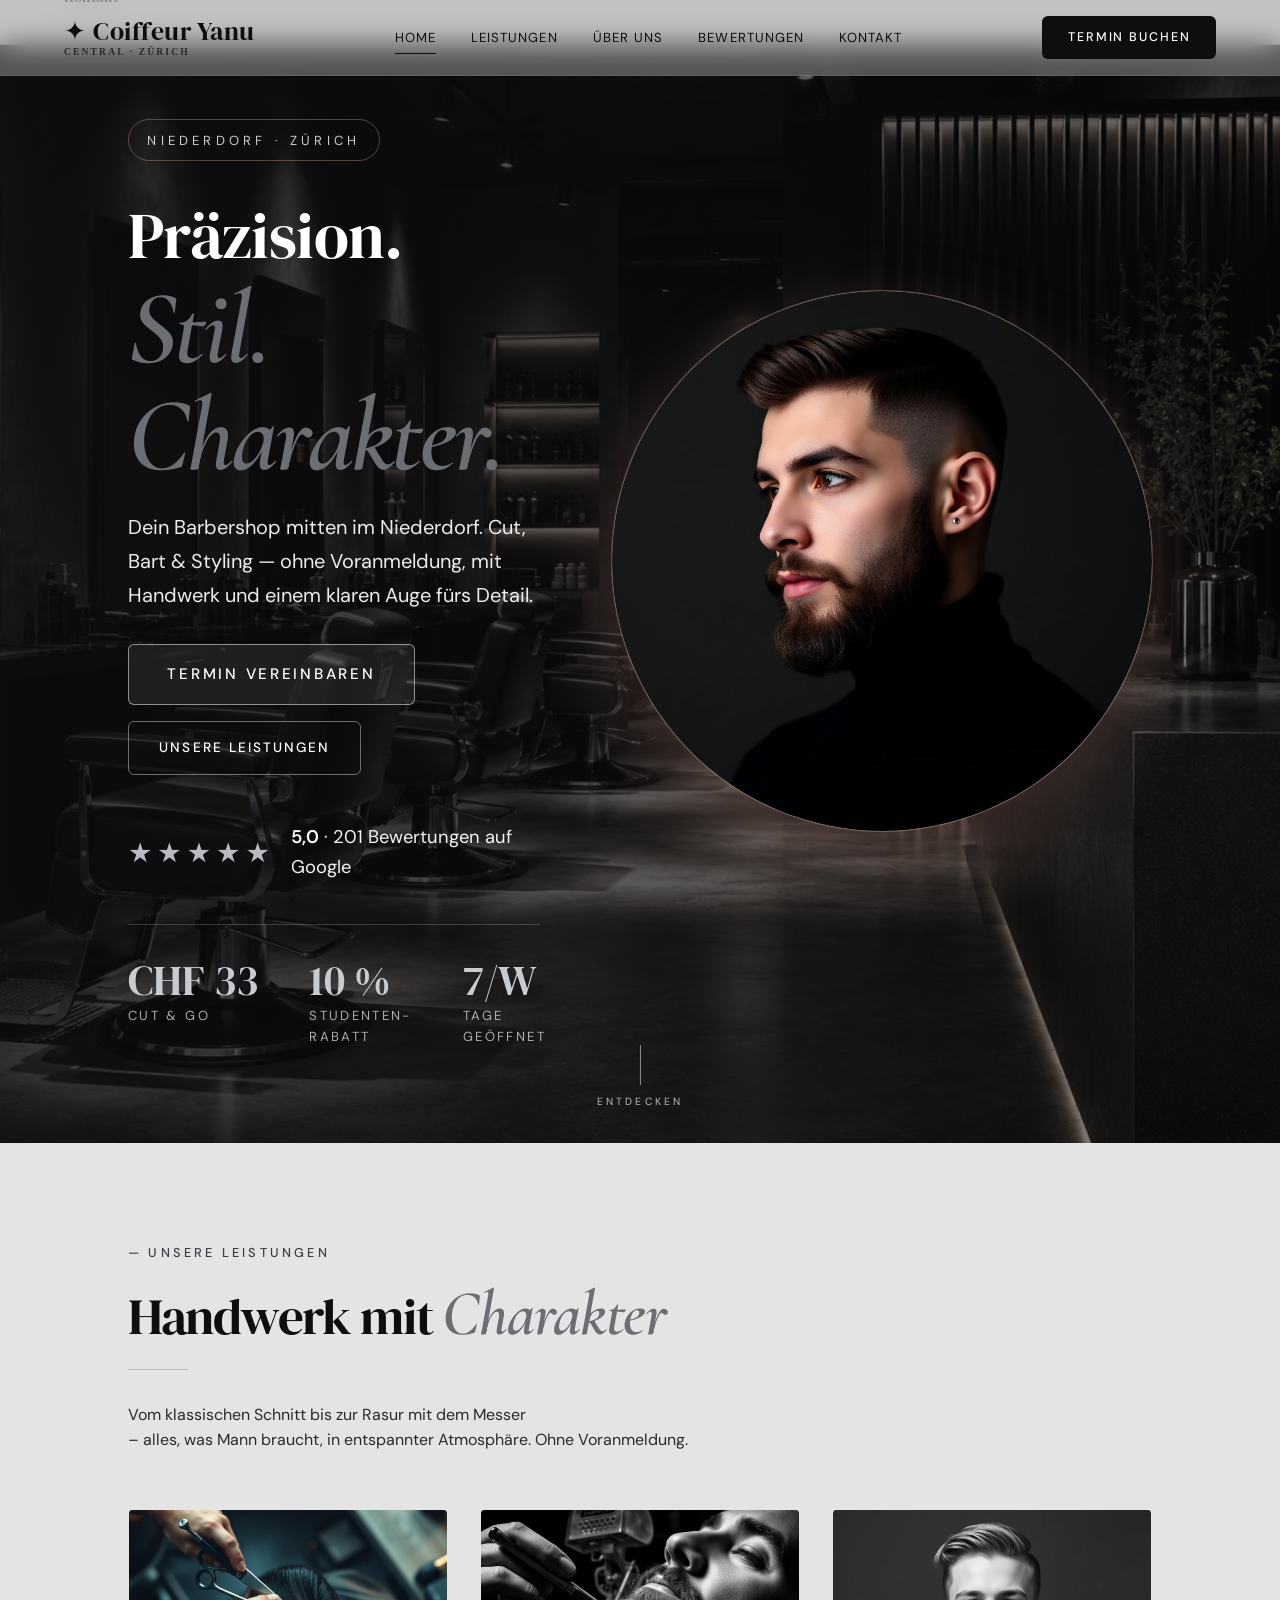
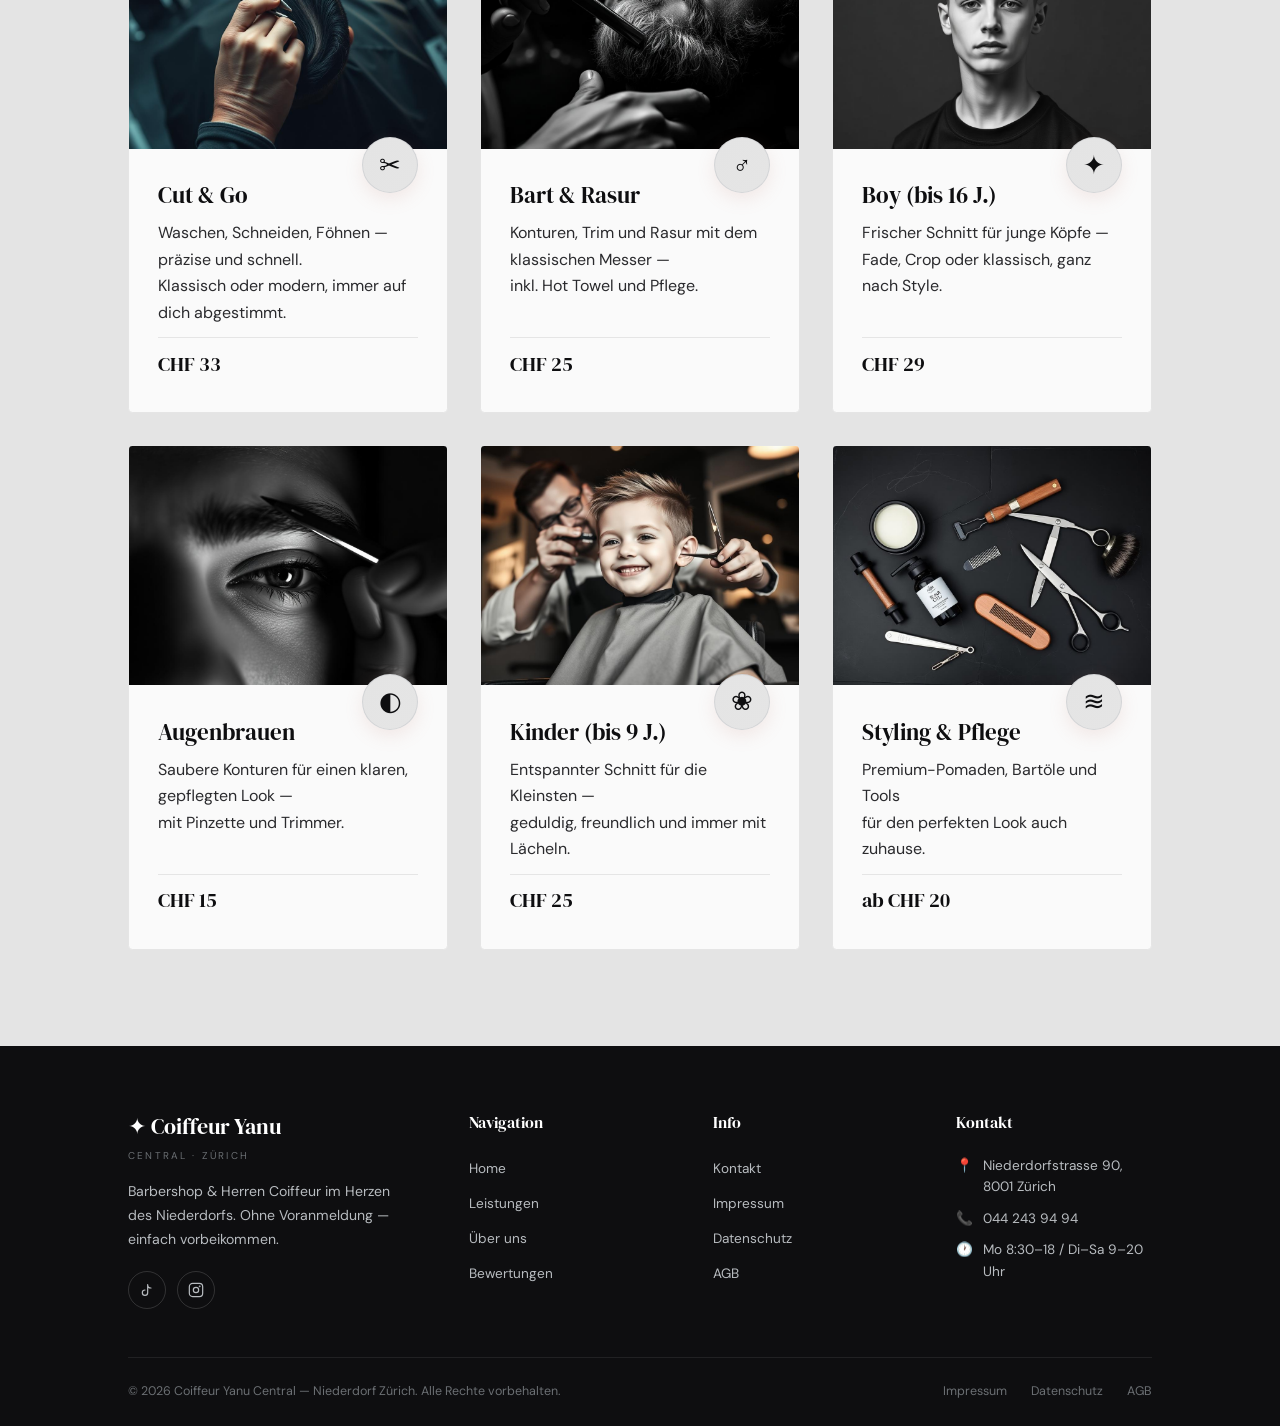
==== index.html @ e37d9dbb "Add files via upload" ====
<!DOCTYPE html>
<html lang="de">
<head>
  <meta charset="UTF-8">
  <meta name="viewport" content="width=device-width, initial-scale=1.0">
  <title>Coiffeur Yanu Central — Barbershop im Niederdorf Zürich</title>
  <meta name="description" content="Coiffeur Yanu Central – Barbershop & Herren Coiffeur an der Niederdorfstrasse 90, 8001 Zürich. Cut & Go ab CHF 33. Ohne Voranmeldung. 5,0 ★ bei über 200 Google-Bewertungen.">
  <link rel="stylesheet" href="style.css">
</head>
<body>

<header class="header">
  <a href="index.html" class="nav-logo">
    ✦ Coiffeur Yanu
    <span>Central · Zürich</span>
  </a>
  <nav class="nav-links">
    <a href="#top" data-section="top" class="active">Home</a>
    <a href="#leistungen" data-section="leistungen">Leistungen</a>
    <a href="#about" data-section="about">Über uns</a>
    <a href="#bewertungen" data-section="bewertungen">Bewertungen</a>
    <a href="kontakt.html">Kontakt</a>
  </nav>
  <div class="nav-right">
    <a href="kontakt.html" class="btn btn-gold">Termin buchen</a>
    <button class="hamburger" aria-label="Menü"><span></span><span></span><span></span></button>
  </div>
</header>
<nav class="mobile-nav">
  <a href="#top">Home</a>
  <a href="#leistungen">Leistungen</a>
  <a href="#about">Über uns</a>
  <a href="#bewertungen">Bewertungen</a>
  <a href="kontakt.html">Kontakt</a>
</nav>

<!-- HERO -->
<section class="hero hero-editorial wide-pad" id="top">
  <div class="hero-bg-image" style="background-image:url('images/back.png');background-size:cover;background-position:center;position:absolute;inset:0;filter:brightness(0.85);"></div>
  <div class="hero-overlay"></div>
  <div class="hero-inner">
    <div class="hero-text">
      <div class="hero-eyebrow">Niederdorf · Zürich</div>
      <h1><span class="eleganz">Präzision.</span><br><em>Stil. Charakter.</em></h1>
      <p class="hero-sub">Dein Barbershop mitten im Niederdorf. Cut, Bart & Styling — ohne Voranmeldung, mit Handwerk und einem klaren Auge fürs Detail.</p>
      <div class="hero-ctas">
        <a href="kontakt.html" class="btn btn-gold btn-lg">Termin vereinbaren</a>
        <a href="#leistungen" class="btn btn-outline-light">Unsere Leistungen</a>
      </div>
      <div class="hero-rating">
        <span class="hero-stars">★★★★★</span>
        <span class="hero-rating-text"><strong>5,0</strong> · 201 Bewertungen auf Google</span>
      </div>
      <div class="hero-bar">
        <div><span class="hero-stat-num">CHF&nbsp;33</span><span class="hero-stat-label">Cut & Go</span></div>
        <div><span class="hero-stat-num">10 %</span><span class="hero-stat-label">Studenten-Rabatt</span></div>
        <div><span class="hero-stat-num">7/W</span><span class="hero-stat-label">Tage geöffnet</span></div>
      </div>
    </div>
    <div class="hero-portrait-wrap">
      <img src="images/hero-portrait-new.jpg" alt="Mann mit modernem Fade-Haarschnitt und gepflegtem Bart" class="hero-portrait-circle">
    </div>
  </div>
  <div class="scroll-hint">
    <div class="scroll-line"></div>
    <span>Entdecken</span>
  </div>
</section>

<!-- LEISTUNGEN -->
<section class="section wide-pad bestseller-section" id="leistungen">
  <div class="section-head">
    <span class="label">Unsere Leistungen</span>
    <h2 class="section-title">Handwerk mit <em>Charakter</em></h2>
    <div class="divider-gold"></div>
    <p class="section-intro">Vom klassischen Schnitt bis zur Rasur mit dem Messer <br>– alles, was Mann braucht, in entspannter Atmosphäre. Ohne Voranmeldung.</p>
  </div>

  <div class="services-grid">
    <article class="service-card">
      <div class="service-card-img" style="background-image:url('images/svc-cut.jpg');"></div>
      <div class="service-card-body">
        <div class="service-icon">✂</div>
        <h3>Cut &amp; Go</h3>
        <p>Waschen, Schneiden, Föhnen — präzise und schnell. <br>Klassisch oder modern, immer auf dich abgestimmt.</p>
        <span class="service-price">CHF 33</span>
      </div>
    </article>
    <article class="service-card">
      <div class="service-card-img" style="background-image:url('images/svc-bart.jpg');"></div>
      <div class="service-card-body">
        <div class="service-icon">♂</div>
        <h3>Bart &amp; Rasur</h3>
        <p>Konturen, Trim und Rasur mit dem klassischen Messer — <br>inkl. Hot Towel und Pflege.</p>
        <span class="service-price">CHF 25</span>
      </div>
    </article>
    <article class="service-card">
      <div class="service-card-img" style="background-image:url('images/svc-boy.jpg');"></div>
      <div class="service-card-body">
        <div class="service-icon">✦</div>
        <h3>Boy (bis 16 J.)</h3>
        <p>Frischer Schnitt für junge Köpfe — <br>Fade, Crop oder klassisch, ganz nach Style.</p>
        <span class="service-price">CHF 29</span>
      </div>
    </article>
    <article class="service-card">
      <div class="service-card-img" style="background-image:url('images/svc-augenbrauen.jpg');"></div>
      <div class="service-card-body">
        <div class="service-icon">◐</div>
        <h3>Augenbrauen</h3>
        <p>Saubere Konturen für einen klaren, gepflegten Look — <br>mit Pinzette und Trimmer.</p>
        <span class="service-price">CHF 15</span>
      </div>
    </article>
    <article class="service-card">
      <div class="service-card-img" style="background-image:url('images/svc-kinder.jpg');"></div>
      <div class="service-card-body">
        <div class="service-icon">❀</div>
        <h3>Kinder (bis 9 J.)</h3>
        <p>Entspannter Schnitt für die Kleinsten — <br>geduldig, freundlich und immer mit Lächeln.</p>
        <span class="service-price">CHF 25</span>
      </div>
    </article>
    <article class="service-card">
      <div class="service-card-img" style="background-image:url('images/svc-styling.jpg');"></div>
      <div class="service-card-body">
        <div class="service-icon">≋</div>
        <h3>Styling &amp; Pflege</h3>
        <p>Premium-Pomaden, Bartöle und Tools <br>für den perfekten Look auch zuhause.</p>
        <span class="service-price">ab CHF 20</span>
      </div>
    </article>
  </div>
</section>

<!-- FOOTER -->
<footer class="footer wide-pad">
  <div class="footer-grid">
    <div class="footer-brand">
      <span class="footer-brand-name">✦ Coiffeur Yanu</span>
      <span class="footer-brand-sub">Central · Zürich</span>
      <p>Barbershop & Herren Coiffeur im Herzen des Niederdorfs. Ohne Voranmeldung — einfach vorbeikommen.</p>
      <div class="social-row">
        <a href="https://www.tiktok.com/@coiffeur.yanu" target="_blank" rel="noopener" aria-label="TikTok" class="social-icon-btn"><svg viewBox="0 0 24 24" stroke="currentColor" fill="none" stroke-width="1.8" stroke-linecap="round" stroke-linejoin="round" width="16" height="16"><path d="M9 12a4 4 0 1 0 4 4V4a5 5 0 0 0 5 5"/></svg></a>
        <a href="https://www.instagram.com/" target="_blank" rel="noopener" aria-label="Instagram" class="social-icon-btn"><svg viewBox="0 0 24 24" stroke="currentColor" fill="none" stroke-width="1.8" stroke-linecap="round" stroke-linejoin="round" width="16" height="16"><rect x="2" y="2" width="20" height="20" rx="5"/><circle cx="12" cy="12" r="4"/><circle cx="17.5" cy="6.5" r="0.5" fill="currentColor"/></svg></a>
      </div>
    </div>
    <div class="footer-col"><h4>Navigation</h4><ul>
      <li><a href="index.html">Home</a></li>
      <li><a href="index.html#leistungen">Leistungen</a></li>
      <li><a href="index.html#about">Über uns</a></li>
      <li><a href="index.html#bewertungen">Bewertungen</a></li>
    </ul></div>
    <div class="footer-col"><h4>Info</h4><ul>
      <li><a href="kontakt.html">Kontakt</a></li>
      <li><a href="#">Impressum</a></li>
      <li><a href="#">Datenschutz</a></li>
      <li><a href="#">AGB</a></li>
    </ul></div>
    <div class="footer-col"><h4>Kontakt</h4>
      <div class="footer-contact-line"><span>📍</span><span>Niederdorfstrasse 90, 8001 Zürich</span></div>
      <div class="footer-contact-line"><span>📞</span><span>044 243 94 94</span></div>
      <div class="footer-contact-line"><span>🕐</span><span>Mo 8:30–18 / Di–Sa 9–20 Uhr</span></div>
    </div>
  </div>
  <div class="footer-bottom">
    <p>© 2026 Coiffeur Yanu Central — Niederdorf Zürich. Alle Rechte vorbehalten.</p>
    <div class="footer-bottom-links"><a href="#">Impressum</a><a href="#">Datenschutz</a><a href="#">AGB</a></div>
  </div>
</footer>

<script src="script.js"></script>
</body>
</html>
---- style.css ----
@import url('https://fonts.googleapis.com/css2?family=DM+Serif+Display:ital@0;1&family=DM+Sans:wght@300;400;500;600&family=Cormorant:ital,wght@0,400;1,400;1,600&display=swap');

:root {
  --white:#FFFFFF; --off:#FAFAF8; --pearl:#F5F2EE; --blush:#EDE6DC;
  --stone:#C9BDB0; --mink:#8A7D74; --ink:#1C1915; --ink-2:#3A342E;
  --rose:#C4877A; --rose-light:#DCA99F; --rose-pale:#F5EBE8; --rose-dark:#9A5F54;
  --sage:#7A9180; --sage-pale:#EBF0EC;
  --serif:'DM Serif Display',Georgia,serif;
  --sans:'DM Sans',system-ui,sans-serif;
  --script:'Cormorant',Georgia,serif;
  --header-h:76px; --radius:6px; --radius-lg: 4.45px;;
  --transition:0.28s ease;
  --shadow:0 8px 40px rgba(28,25,21,0.10);
  --shadow-sm:0 4px 20px rgba(28,25,21,0.08);
}

*{box-sizing:border-box;margin:0;padding:0}
html{scroll-behavior:smooth}
body{font-family:var(--sans);color:var(--ink);background:var(--off);line-height:1.6;font-weight:400;-webkit-font-smoothing:antialiased}
img{max-width:100%;display:block}
a{color:inherit;text-decoration:none;transition:var(--transition)}

/* ---------- HEADER ---------- */
.header{
  position:fixed;top:0;left:0;right:0;height:var(--header-h);
  display:flex;align-items:center;justify-content:space-between;
  padding:0 5%;background:var(--mink);backdrop-filter:blur(14px);
  border-bottom:1px solid var(--blush);z-index:100;
}
.header.scrolled{
  background: rgba(255,255,255,0.85);
  backdrop-filter: blur(14px);
  border-bottom: 1px solid var(--blush);
}

.header.scrolled .nav-links a{color:var(--ink-2);}
.header.scrolled .nav-links a:hover,.nav-links a.active ::after{color:var(--rose-dark)}
.header.scrolled .nav-links a.active::after{background:var(--rose)}


.nav-logo{font-family:var(--serif);font-size:1.35rem;color:var(--ink);display:flex;flex-direction:column;line-height:1.1}
.nav-logo span{font-family:var(--sans);font-size:0.60rem;letter-spacing:0.22em;text-transform:uppercase;color:var(--ink-2);margin-top:2px;font-weight:600; font-family: bold;}
.nav-links{display:flex;gap:2.2rem}
.nav-links a{font-size:0.82rem;letter-spacing:0.08em;text-transform:uppercase;color:var(--ink);font-weight:400;position:relative;padding:0.4rem 0}
.nav-links a::after{
  content:'';position:absolute;left:0;right:0;bottom:0;
  height:1px;background:var(--rose);
  transform:scaleX(0);transform-origin:center;
  transition:transform 0.32s ease;
}
.nav-links a:hover{color:var(--rose-dark)}
.nav-links a:hover::after,
.nav-links a.active::after{transform:scaleX(1)}
.nav-links a.active{color:var(--rose-dark)}
.header.scrolled .nav-links a.active{color:var(--rose-dark)}
.nav-right{display:flex;align-items:center;gap:1rem}

.btn{display:inline-flex;align-items:center;gap:0.5rem;padding:0.7rem 1.6rem;font-size:0.78rem;letter-spacing:0.15em;text-transform:uppercase;border-radius:var(--radius);font-weight:500;cursor:pointer;border:none;transition:var(--transition);font-family:var(--sans)}
.btn-gold{background:var(--rose);color:var(--white)}
.btn-gold:hover{background:var(--rose-dark);transform:translateY(-1px);box-shadow:var(--shadow-sm)}
.btn-ghost{background:transparent;color:var(--ink);border:1px solid var(--stone)}
.btn-ghost:hover{border-color:var(--rose);color:var(--rose-dark)}

.hamburger{display:none;background:none;border:none;flex-direction:column;gap:5px;cursor:pointer;padding:6px}
.hamburger span{width:22px;height:1.5px;background:var(--ink);transition:var(--transition)}
.mobile-nav{position:fixed;top:var(--header-h);left:0;right:0;background:var(--white);border-bottom:1px solid var(--blush);transform:translateY(-110%);transition:transform 0.35s ease;z-index:99;padding:1.5rem 5%;flex-direction:column;gap:1rem;display:flex}
.mobile-nav.open{transform:translateY(0)}
.mobile-nav a{font-size:0.95rem;color:var(--ink);padding:0.5rem 0;border-bottom:1px solid var(--pearl);font-family:var(--serif)}

/* ---------- HERO ---------- */
.hero{
  min-height:100vh;display:flex;align-items:center;
  padding:calc(var(--header-h) + 3rem) 5% 4rem;
  background:linear-gradient(135deg,var(--pearl) 0%,var(--rose-pale) 60%,var(--blush) 100%);
  position:relative;overflow:hidden;
}
.hero::before{content:'';position:absolute;inset:0;background:radial-gradient(circle at 80% 20%,rgba(196,135,122,0.18),transparent 50%)}
.hero-grid{display:grid;grid-template-columns:1.1fr 0.9fr;gap:4rem;align-items:center;max-width:1400px;margin:0 auto;width:100%;position:relative;z-index:1}
.hero h1{font-family:var(--serif);font-size:clamp(2.6rem,6vw,5rem);line-height:1.05;color:var(--ink);margin-bottom:1.5rem;font-weight:400}
.hero h1 em{font-family:var(--script);font-style:italic;color:var(--rose-dark);font-weight:600}
.hero p{font-size:1.05rem;color:var(--ink-2);max-width:480px;margin-bottom:2rem;line-height:1.7}
.hero-cta{display:flex;gap:1rem;flex-wrap:wrap}
.hero-image{position:relative;aspect-ratio:4/5;border-radius:var(--radius-lg);overflow:hidden;box-shadow:var(--shadow);background:linear-gradient(135deg,var(--rose-light),var(--rose-pale))}
.hero-image::after{content:'✦';position:absolute;inset:0;display:flex;align-items:center;justify-content:center;font-size:6rem;color:rgba(255,255,255,0.4);font-family:var(--serif)}

.label{display:inline-block;font-size:0.8rem;letter-spacing:0.25em;text-transform:uppercase;color:var(--rose-dark);margin-bottom:1rem;font-weight:500}
.label::before{content:'— '}

/* ---------- SECTIONS ---------- */
.section{padding:6rem 5%;max-width:1400px;margin:0 auto}
.section-title{font-family:var(--serif);font-size:clamp(2rem,4vw,3.2rem);line-height:1.1;color:var(--ink);margin-bottom:1rem;font-weight:400}
.section-title em{font-family:var(--script);font-style:italic;color:var(--rose-light);font-weight:600; font-size: 4rem;}
.section-title.light{color:var(--white)}
.section-intro{max-width:600px;color:var(--ink-2);font-size:1rem;margin-bottom:3rem}

.divider-gold{width:60px;height:1px;background:var(--rose);margin:1.2rem 0 2rem}

/* ---------- PRODUCT/SERVICE CARDS ---------- */
.cards-grid{display:grid;grid-template-columns:repeat(4,1fr);gap:2rem}
.card{
  background:var(--white);border:1px solid var(--blush);border-radius:var(--radius-lg);
  padding:2.2rem 1.8rem;transition:var(--transition);position:relative;overflow:hidden;
}
.card::before{content:'';position:absolute;top:0;left:0;right:0;height:2px;background:var(--rose);transform:scaleX(0);transform-origin:left;transition:transform 0.4s ease}
.card:hover{transform:translateY(-4px);box-shadow:var(--shadow);border-color:var(--rose-light)}
.card:hover::before{transform:scaleX(1)}
.card-icon{width:48px;height:48px;border-radius:50%;background:var(--rose-pale);color:var(--rose-dark);display:flex;align-items:center;justify-content:center;margin-bottom:1.4rem;font-family:var(--serif);font-size:1.4rem}
.card h3{font-family:var(--serif);font-size:1.4rem;color:var(--ink);margin-bottom:0.8rem;font-weight:400}
.card p{color:var(--ink-2);font-size:0.92rem;line-height:1.7;margin-bottom:1.2rem}
.card-price{font-family:var(--script);font-style:italic;color:var(--rose-dark);font-size:1.15rem;font-weight:600}

/* ---------- ABOUT ---------- */
.about{background:var(--pearl)}
.about .section{padding:6rem 5%}
.about-grid{display:grid;grid-template-columns:1fr 1fr;gap:5rem;align-items:center}
.about-image{aspect-ratio:1/0.85;border-radius:var(--radius-lg);background:linear-gradient(135deg,var(--rose-light),var(--blush));background-size:cover;background-position:center;box-shadow:var(--shadow);position:relative;overflow:hidden}
.about-image::after{content:'';display:none;}
.about p{color:var(--ink-2);margin-bottom:1rem;font-size:1rem;line-height:1.8}
.about-stats{display:flex;gap:2.5rem;margin-top:2.5rem;padding-top:2.5rem;border-top:1px solid var(--blush)}
.stat-num{font-family:var(--serif);font-size:2.4rem;color:var(--rose-dark);line-height:1}
.stat-label{font-size:0.72rem;letter-spacing:0.15em;text-transform:uppercase;color:var(--mink);margin-top:0.4rem}

/* ---------- REVIEWS ---------- */
.reviews{background:var(--ink);color:var(--off)}
.reviews .section-title{color:var(--white)}
.reviews-grid{display:grid;grid-template-columns:repeat(3,1fr);gap:2rem;margin-top:3rem}
.review{
  padding:2.2rem;border:1px solid rgba(196,135,122,0.25);border-radius:var(--radius-lg);
  background:rgba(255,255,255,0.03);position:relative;
}
.review-stars{color:var(--rose-light);margin-bottom:1rem;font-size:0.95rem;letter-spacing:0.2em}
.review-text{font-family:var(--script);font-style:italic;font-size:1.1rem;line-height:1.7;color:var(--off);margin-bottom:1.5rem}
.review-author{font-size:0.82rem;letter-spacing:0.12em;text-transform:uppercase;color:var(--rose-light);font-weight:500}
.review-author small{display:block;color:var(--stone);font-size:0.7rem;margin-top:0.3rem;letter-spacing:0.08em;text-transform:none}

/* ---------- KONTAKT PAGE ---------- */
.page-hero{
  background:var(--ink);
  padding:calc(var(--header-h) + 4rem) 5% 4rem;position:relative;overflow:hidden;
}
.page-hero::before{display:none;}
.page-hero-content{position:relative;z-index:1;max-width:1400px;margin:0 auto}

.contact-layout{display:grid;grid-template-columns:1fr 1fr;gap:4rem}
.form-row{display:grid;grid-template-columns:1fr 1fr;gap:1rem}
.form-group{margin-bottom:1.2rem}
.form-label{display:block;font-size:0.72rem;letter-spacing:0.15em;text-transform:uppercase;color:var(--mink);margin-bottom:0.5rem;font-weight:500}
.form-input,.form-textarea,.form-select{
  width:100%;padding:0.85rem 1rem;background:var(--white);
  border:1px solid var(--blush);border-radius:var(--radius);
  font-family:var(--sans);font-size:0.92rem;color:var(--ink);transition:var(--transition);
}
.form-input:focus,.form-textarea:focus,.form-select:focus{outline:none;border-color:var(--rose);box-shadow:0 0 0 3px var(--rose-pale)}
.form-textarea{resize:vertical;font-family:var(--sans)}

.contact-info-item{display:flex;gap:1.2rem;margin-bottom:1.8rem;align-items:flex-start}
.contact-icon-box{
  flex-shrink:0;width:42px;height:42px;border-radius:50%;
  background:var(--rose-pale);color:var(--rose-dark);
  display:flex;align-items:center;justify-content:center;
}
.contact-info-item h4{font-family:var(--serif);font-size:1.05rem;color:var(--ink);margin-bottom:0.3rem;font-weight:400}
.contact-info-item p{color:var(--ink-2);font-size:0.9rem;line-height:1.6}

.social-row{display:flex;gap:0.7rem}
.social-icon-btn{
  width:38px;height:38px;border-radius:50%;
  border:1px solid var(--stone);color:var(--ink-2);
  display:inline-flex;align-items:center;justify-content:center;transition:var(--transition);
}
.social-icon-btn:hover{background:var(--rose);color:var(--white);border-color:var(--rose);transform:translateY(-2px)}

.map-box.with-iframe{width:100%;aspect-ratio:16/7;border:1px solid var(--blush);border-radius:var(--radius-lg);overflow:hidden;margin-top:3rem;background:var(--pearl)}
.map-box.with-iframe iframe{width:100%;height:100%;border:0;display:block;filter:grayscale(0.3) contrast(0.95)}

/* ---------- FOOTER ---------- */
.footer{background:var(--ink);color:var(--stone);padding:4rem 5% 1.5rem;}
.footer-grid{display: grid;grid-template-columns:1.5fr 1fr 1fr 1fr;gap:3rem;max-width:1400px;margin:0 auto;padding-bottom:3rem;border-bottom:1px solid rgba(255,255,255,0.08)}
.footer-brand-name{font-family:var(--serif);font-size:1.35rem;color:var(--white);display:block}
.footer-brand-sub{font-size:0.62rem;letter-spacing:0.22em;text-transform:uppercase;color:var(--mink);display:block;margin:4px 0 1rem}
.footer-brand p{font-size:0.88rem;line-height:1.7;margin-bottom:1.2rem;max-width:280px}
.footer-brand .social-icon-btn{border-color:rgba(255,255,255,0.15);color:var(--stone)}
.footer-brand .social-icon-btn:hover{background:var(--rose);color:var(--white);border-color:var(--rose)}
.footer-col h4{font-family:var(--serif);font-size:1rem;color:var(--white);margin-bottom:1.2rem;font-weight:400}
.footer-col ul{list-style:none}
.footer-col li{margin-bottom:0.6rem}
.footer-col a{font-size:0.85rem;color:var(--stone)}
.footer-col a:hover{color:var(--rose)}
.footer-contact-line{display:flex;gap:0.6rem;font-size:0.85rem;margin-bottom:0.6rem;align-items:flex-start}
.footer-bottom{max-width:1400px;margin:0 auto;padding-top:1.5rem;display:flex;justify-content:space-between;flex-wrap:wrap;gap:1rem;font-size:0.78rem;color:var(--mink)}
.footer-bottom-links{display:flex;gap:1.5rem}
.footer-bottom-links a:hover{color:var(--rose-light)}

/* ---------- RESPONSIVE ---------- */
@media(max-width:1024px){
  .nav-links{display:none}
  .hamburger{display:flex}
  .hero-grid,.about-grid,.contact-layout{grid-template-columns:1fr;gap:3rem}
  .cards-grid,.reviews-grid{grid-template-columns:repeat(2,1fr)}
  .footer-grid{grid-template-columns:1fr 1fr;gap:2.5rem}
  .hero-image,.about-image{max-width:480px;margin:0 auto}
}
@media(max-width:640px){
  :root{--header-h:64px}
  .header{padding:0 4%}
  .nav-logo{font-size:1.15rem}
  .section{padding:4rem 5%}
  .cards-grid,.reviews-grid{grid-template-columns:1fr}
  .form-row{grid-template-columns:1fr}
  .footer-grid{grid-template-columns:1fr;gap:2rem;text-align:left}
  .footer-bottom{flex-direction:column;text-align:center}
  .about-stats{gap:1.5rem;flex-wrap:wrap}
  .hero-cta{flex-direction:column;align-items:flex-start}
  .hero-cta .btn{width:100%;justify-content:center}
  .nav-right .btn{display:none}
}

/* ═══════════════════════════════════════════════ */
/* === V2: Editorial Hero & Bestseller Refresh === */
/* ═══════════════════════════════════════════════ */

/* HERO EDITORIAL */
.hero-editorial{
  min-height:100vh;
  padding:calc(var(--header-h) + 3rem) 5% 5rem;
  position:relative;overflow:hidden;
  background:var(--ink);
}
.hero-editorial .hero-bg-image{
  position:absolute;inset:0;
  background-image:url('images/hero-bg.jpg');
  background-size:cover;background-position:center;
  filter:brightness(0.85);
}
.hero-editorial .hero-overlay{
  position:absolute;inset:0;
  background:linear-gradient(110deg,rgba(28,25,21,0.78) 0%,rgba(28,25,21,0.55) 45%,rgba(28,25,21,0.15) 100%);
}
.hero-inner{
  position:relative;z-index:2;max-width:1400px;margin:0 auto;
  display:grid;grid-template-columns:1.15fr 0.85fr;gap:4rem;align-items:center;width:100%;
}
.hero-text{color:var(--white)}
.hero-eyebrow{
  display:inline-block;font-size:0.7rem;letter-spacing:0.32em;text-transform:uppercase;
  color:var(--rose-light);padding:0.5rem 1rem;border:1px solid rgba(220,169,159,0.35);
  border-radius:999px;margin-bottom:1.5rem;
}
.hero-text h1{
  font-family:var(--serif);font-size:clamp(2.8rem,6.2vw,5.4rem);
  line-height:1.02;margin-bottom:1.5rem;font-weight:400;color:var(--white);
}
.hero-text h1 em{
  font-family:var(--script);font-style:italic;color:var(--rose-light);font-weight:600;
  display:inline-block;
}
.hero-sub{
  font-size:1.05rem;color:rgba(255,255,255,0.82);max-width:480px;
  margin-bottom:2.2rem;line-height:1.75;
}
.hero-ctas{display:flex;gap:1rem;flex-wrap:wrap;margin-bottom:3rem}
.btn-outline-light{
  background:transparent;color:var(--white);border:1px solid rgba(255,255,255,0.4);
}
.btn-outline-light:hover{background:rgba(255,255,255,0.08);border-color:var(--rose-light)}
.hero-bar{
  display:flex;gap:2.5rem;padding-top:1.8rem;
  border-top:1px solid rgba(255,255,255,0.18);max-width:480px;
}
.hero-bar > div{display:flex;flex-direction:column;gap:0.2rem}
.hero-stat-num{font-family:var(--serif);font-size:1.9rem;color:var(--rose-light);line-height:1}
.hero-stat-label{font-size:0.72rem;letter-spacing:0.18em;text-transform:uppercase;color:rgba(255,255,255,0.65)}

.hero-portrait-wrap{position:relative;justify-self:end}
.hero-portrait{
  width:min(420px,100%);aspect-ratio:4/5;
  background-size:cover;background-position:center;
  border-radius:var(--radius-lg);
  box-shadow:0 30px 80px rgba(0,0,0,0.45);
  border:1px solid rgba(255,255,255,0.1);
}
.hero-portrait-tag{
  position:absolute;bottom:-1.5rem;left:-1.5rem;
  background:var(--white);padding:1rem 1.4rem;border-radius:var(--radius);
  box-shadow:var(--shadow);display:flex;flex-direction:column;
}
.hero-portrait-tag .script{
  font-family:var(--script);font-style:italic;color:var(--rose-dark);
  font-size:1.3rem;line-height:1;
}
.hero-portrait-tag span:last-child{
  font-size:0.7rem;letter-spacing:0.18em;text-transform:uppercase;color:var(--ink-2);margin-top:0.3rem;
}
.scroll-hint{
  position:absolute;bottom:2rem;left:50%;transform:translateX(-50%);
  z-index:2;display:flex;flex-direction:column;align-items:center;gap:0.6rem;
  color:rgba(255,255,255,0.7);
}
.scroll-line{width:1px;height:40px;background:rgba(255,255,255,0.5);animation:scroll-down 2s ease-in-out infinite}
.scroll-hint span{font-size:0.65rem;letter-spacing:0.3em;text-transform:uppercase}
@keyframes scroll-down{0%{transform:scaleY(0);transform-origin:top}50%{transform:scaleY(1);transform-origin:top}50.01%{transform-origin:bottom}100%{transform:scaleY(0);transform-origin:bottom}}

/* SECTION HEAD */
.section-head{margin-bottom:3.5rem;max-width:600px}
.section-head.center{margin-left:auto;margin-right:auto;text-align:center}
.divider-gold.center{margin-left:auto;margin-right:auto}
.bg-cream{background:var(--pearl)}

/* BESTSELLER CARDS (Editorial style with image) */
.bestseller-grid{
  display:grid;grid-template-columns:repeat(4,1fr);gap:1.25rem;
}
.style-card{
  background:var(--white);border-radius:var(--radius-lg);overflow:hidden;
  box-shadow:var(--shadow-sm);transition:var(--transition);
  display:flex;flex-direction:column;
}
.style-card:hover{transform:translateY(-6px);box-shadow:var(--shadow)}
.style-card-img{
  position:relative;aspect-ratio:4/5;
  background-size:cover;background-position:center;
}
.style-badge{
  position:absolute;top:1rem;left:1rem;
  background:rgba(255,255,255,0.95);color:var(--rose-dark);
  font-size:0.65rem;letter-spacing:0.2em;text-transform:uppercase;font-weight:500;
  padding:0.45rem 0.85rem;border-radius:999px;
}
.style-card-body{padding:1.1rem 1.2rem 1.4rem;display:flex;flex-direction:column;gap:0.5rem;flex:1}
.style-name{font-family:var(--serif);font-size:1.16rem;color:var(--ink);line-height:1.2}
.style-desc{font-size:0.87rem;color:var(--ink-2);line-height:1.55;flex:1}
.style-foot{display:flex;align-items:center;justify-content:space-between;padding-top:0.6rem;border-top:1px solid var(--blush);margin-top:0.4rem}
.style-price{font-family:var(--serif);font-size:1.1rem;color:var(--rose-dark)}
.style-link{font-size:0.78rem;letter-spacing:0.15em;text-transform:uppercase;color:var(--ink);font-weight:500}
.style-link:hover{color:var(--rose-dark)}

/* ABOUT SECTION */
.about-section{padding-top:6rem;padding-bottom:6rem}
.about-layout{display:grid;grid-template-columns:0.9fr 1.1fr;gap:5rem;align-items:center}
.about-visual{position:relative}
.about-img{
  width:100%;aspect-ratio:8/9!important;border-radius:var(--radius-lg);
  background-size:105%;background-position:bottom;
  box-shadow:var(--shadow);
}
.about-quote{
  position:absolute;bottom:-1.5rem;right:-1.5rem;
  background:var(--white);padding:1.5rem 1.6rem;
  max-width:280px;border-radius:var(--radius);
  box-shadow:var(--shadow);border-left:3px solid var(--rose);
}
.about-quote blockquote{
  font-family:var(--script);font-style:italic;color:var(--ink);
  font-size:1.1rem;line-height:1.4;margin-bottom:0.6rem;
}
.about-quote cite{font-size:0.72rem;letter-spacing:0.18em;text-transform:uppercase;color:var(--mink);font-style:normal}
.about-content p{color:var(--ink-2);margin-bottom:1rem;line-height:1.75}
.about-stats{display:flex;gap:2.5rem;margin:2rem 0 1.5rem;padding:1.5rem 0;border-top:1px solid var(--blush);border-bottom:1px solid var(--blush)}
.about-stats > div{display:flex;flex-direction:column;gap:0.2rem}
.stat-num{font-family:var(--serif);font-size:1.9rem;color:var(--rose-dark);line-height:1}
.stat-label{font-size:0.72rem;letter-spacing:0.18em;text-transform:uppercase;color:var(--mink)}

/* RESPONSIVE */
@media (max-width:1024px){
  .hero-inner{grid-template-columns:1fr;gap:3rem}
  .hero-portrait-wrap{justify-self:center}
  .hero-bar{max-width:none}
  .about-layout{grid-template-columns:1fr;gap:4rem}

  .bestseller-grid{grid-template-columns:repeat(2,1fr)}
  .nav-links{display:none}
  .hamburger{display:flex}
}
@media (max-width:640px){
  .hero-editorial{padding-top:calc(var(--header-h) + 2rem)}
  .hero-bar{flex-wrap:wrap;gap:1.5rem}
  .hero-portrait-tag{left:0;right:0;bottom:-1rem;text-align:center;align-items:center}
  .bestseller-grid{grid-template-columns:1fr;max-width:420px;margin:0 auto}
  .about-stats{gap:1.5rem;flex-wrap:wrap}
  .scroll-hint{display:none}
}


/* ═══════════════════════════════════════════════ */
/* === V3: Kontakt-Layout breiter + Refinements === */
/* ═══════════════════════════════════════════════ */

/* Breiteres Padding für Kontaktseite + Footer */
.section.wide-pad {
  padding-left: 8rem;
  padding-right: 8rem;
  max-width: none;
}
.page-hero {
  padding-left: 8rem;
  padding-right: 8rem;
}
.page-hero-content { max-width: none; }

.footer.wide-pad {
  padding-left: 8rem;
  padding-right: 8rem;
}
.footer.wide-pad .footer-grid,
.footer.wide-pad .footer-bottom {
  max-width: none;
}

/* Kontakt-Karten: Adresse / Telefon / E-Mail jeweils mit Border */
.contact-card {
  border: 1px solid var(--blush);
  border-radius: 4.45px;
  padding: 1.4rem 1.5rem;
  background: var(--white);
  margin-bottom: 1rem;
  transition: var(--transition);
}
.contact-card:hover {
  border-color: var(--rose-light);
  box-shadow: var(--shadow-sm);
  transform: translateY(-2px);
}
.contact-card .contact-info-item {
  margin-bottom: 0;
}

/* Öffnungszeiten — Uhrzeiten Di-Sa größer, eigene Schrift */
.hours-row {
  display: flex;
  justify-content: space-between;
  align-items: center;
  padding: 0.7rem 0;
  border-bottom: 1px solid var(--blush);
  font-size: 0.92rem;
}
.hours-row:last-child { border-bottom: none; }
.hours-row .day { color: var(--ink-2); font-weight: 500; }
.hours-row .time {
  color: var(--rose-dark);
  font-size: 0.85rem;
  font-weight: 500;
  letter-spacing: 0.01em;
}
.hours-row.closed .time {
  font-family: var(--sans);
  font-style: normal;
  font-size: 0.85rem;
  color: var(--mink);
  font-weight: 400;
}

/* Header: Blur stärker + sichtbare Veränderung beim Scrollen */
.header {
  transition: background 0.3s ease, box-shadow 0.3s ease, backdrop-filter 0.3s ease, height 0.3s ease;
}
.header.scrolled {
  background: rgba(255, 255, 255, 0.7);
  backdrop-filter: blur(22px) saturate(140%);
  -webkit-backdrop-filter: blur(22px) saturate(140%);
  box-shadow: 0 4px 24px rgba(28, 25, 21, 0.06);
  border-bottom-color: rgba(237, 230, 220, 0.6);
}

/* Responsive: bei kleineren Screens Padding reduzieren */
@media (max-width: 1200px) {
  .section.wide-pad,
  .page-hero,
  .footer.wide-pad {
    padding-left: 5rem;
    padding-right: 5rem;
  }
}
@media (max-width: 900px) {
  .section.wide-pad,
  .page-hero,
  .footer.wide-pad {
    padding-left: 5%;
    padding-right: 5%;
  }
}

/* ═══════════════════════════════════════════════ */
/* === V4: Home Refinements (Hero, Services, Reviews) === */
/* ═══════════════════════════════════════════════ */

/* Hero — bessere Lesbarkeit + Sterne-Bewertung */
.hero-editorial .hero-overlay{
  background:linear-gradient(110deg,rgba(28,25,21,0.86) 0%,rgba(28,25,21,0.62) 50%,rgba(28,25,21,0.25) 100%);
}
.hero-sub{ color:rgba(255,255,255,0.92) !important; }
.hero-rating{
  display:flex;align-items:center;gap:0.8rem;margin:-1rem 0 2rem;
  color:rgba(255,255,255,0.95);font-size:0.85rem;
}
.hero-rating .hero-stars{color:var(--rose-light);letter-spacing:3px;font-size:1rem}
.hero-rating-text strong{color:#fff;font-weight:600}

/* Hero Portrait — kleineres Akzent-Bild statt Signature-Tag */
.hero-portrait{
  width:min(380px,100%);aspect-ratio:4/5;
}
.hero-portrait-mini{
  position:absolute;bottom:-2rem;left:-2.5rem;
  width:150px;aspect-ratio:3/4;
  background-size:cover;background-position:center;
  border-radius:var(--radius-lg);
  border:4px solid var(--white);
  box-shadow:0 18px 40px rgba(0,0,0,0.35);
}
@media (max-width:1024px){
  .hero-portrait-mini{left:0;bottom:-1.5rem;width:110px}
}
@media (max-width:640px){
  .hero-portrait-mini{display:none}
}

/* SERVICES GRID — Coiffeur Service Cards */
.services-grid{
  display:grid;grid-template-columns:repeat(3,1fr);gap:1.6rem;
}
.service-card{
  background:var(--white);
  border:1px solid var(--blush);
  border-radius:var(--radius-lg);
  padding:2rem 1.8rem;
  transition:var(--transition);
  position:relative;
  display:flex;flex-direction:column;gap:0.7rem;
}
.service-card::before{
  content:'';position:absolute;top:0;left:0;right:0;height:2px;
  background:var(--rose);transform:scaleX(0);transform-origin:left;
  transition:transform 0.4s ease;
}
.service-card:hover{
  transform:translateY(-4px);box-shadow:var(--shadow);
  border-color:var(--rose-light);
}
.service-card:hover::before{transform:scaleX(1)}
.service-icon{
  width:48px;height:48px;border-radius:50%;
  background:var(--rose-pale);color:var(--rose-dark);
  display:flex;align-items:center;justify-content:center;
  font-family:var(--serif);font-size:1.4rem;margin-bottom:0.4rem;
}
.service-card h3{
  font-family:var(--serif);font-size:1.35rem;color:var(--ink);
  font-weight:400;line-height:1.2;
}
.service-card p{
  font-size:1rem;color:var(--ink-2);line-height:1.65;flex:1;
}
.service-price{
  font-family:var(--serif);font-style:italic;color:var(--rose-dark);
  font-size:1.1rem;padding-top:0.6rem;border-top:1px solid var(--blush);
}
@media (max-width:1024px){
  .services-grid{grid-template-columns:repeat(2,1fr)}
}
@media (max-width:640px){
  .services-grid{grid-template-columns:1fr}
}

/* Sections — kein Cream-Hintergrund mehr bei Bestseller / Reviews */
.section.bg-cream{background:transparent}

/* REVIEWS — White Cards (inspiration: Atelier Meier) */
#bewertungen{ background:var(--pearl); }
.reviews-grid{
  display:grid;
  grid-template-columns:repeat(auto-fill,minmax(280px,1fr));
  gap:1.5rem;margin-top:1rem;
}
.review-card{
  background:var(--white);
  border:1px solid var(--blush);
  border-radius:var(--radius-lg);
  padding:2rem 1.9rem;
  position:relative;
  transition:transform 0.3s ease, box-shadow 0.3s ease;
}
.review-card::before{
  content:'"';
  position:absolute;top:0.6rem;right:1.4rem;
  font-family:var(--serif);font-size:5rem;line-height:1;
  color:var(--blush);pointer-events:none;
}
.review-card:hover{
  transform:translateY(-4px);
  box-shadow:0 16px 40px rgba(28,25,21,0.08);
}
.review-card .review-stars{
  color:var(--rose);letter-spacing:3px;font-size:0.85rem;
  margin-bottom:1rem;display:block;
}
.review-card .review-text{
  font-family:var(--script);font-style:italic;
  font-size:1.05rem;line-height:1.65;color:var(--ink);
  margin-bottom:1.4rem;
}
.review-author-row{display:flex;align-items:center;gap:0.85rem}
.review-avatar{
  width:42px;height:42px;border-radius:50%;
  background:linear-gradient(135deg,var(--rose-pale),var(--blush));
  color:var(--rose-dark);
  display:flex;align-items:center;justify-content:center;
  font-family:var(--serif);font-size:0.9rem;flex-shrink:0;
}
.review-name{font-size:0.88rem;font-weight:500;color:var(--ink)}
.review-service{
  font-size:0.72rem;color:var(--rose-dark);
  font-style:italic;font-family:var(--script);
}

/* ABOUT — Bild kompakter, Inhalt vertikal zentriert */
.about-section{padding-top:5rem;padding-bottom:5rem}
.about-layout{align-items:center}
.about-img{aspect-ratio:4/5}
.about-content p em{font-style:italic;color:var(--rose-dark);font-family:var(--script);font-size:1.08em}

/* SECTION wide-pad: Header section auch wide */
.section.wide-pad .section-head{max-width:720px}

/* ═══════════════════════════════════════════════ */
/* === V5: Final Polish (Hero, About, Reviews) === */
/* ═══════════════════════════════════════════════ */

/* HEADER hover: pre-scroll = mink, scrolled = rose-dark */
.header .nav-links a:hover { color: var(--mink); }
.header .nav-links a:hover::after { background: var(--mink); }
.header.scrolled .nav-links a:hover { color: var(--rose-dark); }
.header.scrolled .nav-links a:hover::after { background: var(--rose-dark); }

/* HERO — wider padding (matches rest), more vertical breathing room */
.hero-editorial.wide-pad {
  padding-left: 8rem;
  padding-right: 8rem;
  padding-top: calc(var(--header-h) + 6rem);
  padding-bottom: 7rem;
  min-height: 100vh;
}
.hero-editorial .hero-inner { max-width: none; gap: 5rem; }

/* Eleganz stays smaller — rest bigger */
.hero-text h1 { font-size: clamp(3.6rem, 7.6vw, 6.6rem); line-height: 1.02; }
.hero-text h1 .eleganz {
  display: inline-block;
  font-size: clamp(2.4rem, 5vw, 4.4rem);
  letter-spacing: -0.01em;
}
.hero-text h1 em { font-size: 1em; }

.hero-eyebrow { font-size: 0.82rem; padding: 0.6rem 1.15rem; margin-bottom: 1.8rem; }
.hero-sub { font-size: 1.18rem; max-width: 520px; line-height: 1.75; margin-bottom: 2.4rem; }
.hero-ctas .btn { padding: 0.95rem 1.9rem; font-size: 0.85rem; }

.hero-rating { gap: 1rem; font-size: 1rem; margin: 0 0 2.4rem; }
.hero-rating .hero-stars { font-size: 1.45rem; letter-spacing: 4px; }
.hero-rating-text { font-size: 1rem; }

.hero-bar { gap: 3rem; max-width: 560px; padding-top: 2rem; }
.hero-stat-num { font-size: 2.4rem; }
.hero-stat-label { font-size: 0.78rem; }

/* HERO — round portrait with light shadow */
.hero-portrait-wrap { justify-self: end; }
.hero-portrait-circle {
  width: min(460px, 100%);
  aspect-ratio: 1/1;
  border-radius: 50%;
  background-size: cover;
  background-position: center;
  box-shadow:
    0 0 0 1px rgba(220,169,159,0.35),
    0 30px 80px rgba(196,135,122,0.28),
    0 12px 40px rgba(0,0,0,0.25);
}
@media (max-width: 1024px) {
  .hero-editorial.wide-pad { padding-top: calc(var(--header-h) + 3rem); padding-bottom: 4rem; }
  .hero-portrait-circle { width: min(360px, 80%); }
}
@media (max-width: 900px) {
  .hero-editorial.wide-pad { padding-left: 5%; padding-right: 5%; }
}

/* SERVICES — etwas edler */
.services-grid { gap: 2rem; }
.service-card {
  padding: 2.4rem 2rem 2rem;
  background: linear-gradient(180deg, var(--white) 0%, var(--off) 100%);
}
.service-icon {
  width: 56px; height: 56px;
  background: linear-gradient(135deg, var(--rose-pale), var(--blush));
  border: 1px solid rgba(196,135,122,0.18);
  font-size: 1.6rem;
  box-shadow: 0 4px 12px rgba(196,135,122,0.12);
}
.service-card h3 { font-size: 1.41rem; }
.service-card .service-price {
  font-family: var(--script);
  font-style: italic;
  font-size: 1.25rem;
  font-weight: 600;
}

/* ABOUT — Bild oben anschneiden, Text + Bild auf gleicher Höhe oben */
.about-layout { align-items: flex-start; }

.about-content { padding-top: 0; }
.about-quote { max-width: 320px; padding: 1.8rem 1.8rem; }
.about-quote blockquote { font-size: 1.35rem; line-height: 1.45; }
.about-quote cite { font-size: 0.78rem; }

/* REVIEWS — keine Bewegung, größer, Coiffeur-Symbol, Author rechts */
#bewertungen .review-card { transition: box-shadow 0.3s ease; }
#bewertungen .review-card:hover { transform: none; box-shadow: 0 10px 30px rgba(28,25,21,0.06); }

.review-card::before {
  content: '✂';
  font-family: var(--sans);
  font-size: 2.6rem;
  top: 1rem; right: 1.4rem;
  color: var(--rose-light);
  opacity: 0.55;
  transform: rotate(-12deg);
}
.review-card .review-stars {
  font-size: 1.15rem;
  letter-spacing: 4px;
  color: var(--rose);
  margin-bottom: 1.2rem;
}
.review-card .review-text {
  font-size: 1.18rem;
  line-height: 1.6;
}
.review-author-row {
  justify-content: flex-end;
  text-align: right;
  flex-direction: row-reverse;
  margin-top: 1.6rem;
}
.review-author-row > div { display: flex; flex-direction: column; align-items: flex-end; }


/* V5 portrait fix — explicit display */
.hero-editorial .hero-portrait-wrap {
  position: relative; z-index: 3;
  display: block; min-height: 460px;
}
.hero-editorial .hero-portrait-circle {
  display: block; position: relative; z-index: 3;
  width: min(460px, 100%); height: auto; aspect-ratio: 1/1;
  background-color: var(--blush);
}
@media (max-width:1024px){
  .hero-editorial .hero-portrait-wrap{min-height:auto}
}

/* V5 portrait fix #2 — guarantee column width */
.hero-editorial .hero-inner{
  grid-template-columns: minmax(0,1.05fr) 480px !important;
}
@media (max-width:1100px){
  .hero-editorial .hero-inner{grid-template-columns:1fr !important}
}

/* ═══════════════════════════════════════════════ */
/* === V6: Header colors, service cards w/ image,
         bestseller bg, reviews layout, titles    === */
/* ═══════════════════════════════════════════════ */

/* --- Header hover/underline rules ---
   Pre-scroll: hover text = stone, underline = rose-dark always
   Scrolled: hover text = rose-dark, underline = rose-dark
   Active link: text rose-dark, underline rose-dark in both states */
.header .nav-links a::after,
.header.scrolled .nav-links a::after {
  background: var(--rose) !important;
}
.header .nav-links a.active { color: var(--stone) !important; }
.header .nav-links a:hover { color: var(--stone) !important; }
.header .nav-links a:hover::after { background: var(--rose) !important; }
.header.scrolled .nav-links a:hover { color: var(--rose-dark) !important; }
.header.scrolled .nav-links a:hover::after { background: var(--rose-dark) !important; }
.header.scrolled .nav-links a.active { color: var(--rose-dark) !important; }
.header.scrolled .nav-links a.active::after { background: var(--rose-dark) !important; }

/* Hero portrait — img tag rendering */
.hero-editorial img.hero-portrait-circle{
  display: block;
  width: min(460px, 100%);
  height: auto;
  aspect-ratio: 1/1;
  object-fit: cover;
  object-position: center 20%;
  border-radius: 50%;
  background-color: var(--blush);
  box-shadow:
    0 0 0 1px rgba(220,169,159,0.35),
    0 30px 80px rgba(196,135,122,0.28),
    0 12px 40px rgba(0,0,0,0.25);
}

/* SERVICE CARDS — image on top, like flat-design inspiration */
.service-card { padding: 0; overflow: hidden; }
.service-card-img {
  width: 100%;
  aspect-ratio: 4/3;
  background-size: cover;
  background-position: center;
  background-color: var(--blush);
}
.service-card-body {
  padding: 1.8rem 1.8rem 2rem;
  display: flex;
  flex-direction: column;
  gap: 0.7rem;
  flex: 1;
}
.service-card .service-icon {
  margin-top: -2.4rem;
  background: var(--white);
  border: 1px solid var(--blush);
  box-shadow: 0 6px 18px rgba(196,135,122,0.16);
}

/* BESTSELLER section background — beige (pearl) like reviews */
.bestseller-section { background: var(--pearl); }
.bestseller-section .style-card {
  background: var(--white);
}

/* ABOUT — make quote box wider */
.about-quote {
  max-width: 380px;
  padding: 1.8rem 2rem;
}
.about-quote blockquote { font-size: 1.4rem; }

/* REVIEWS — author bottom-left, avatar first then name, no row-reverse */
#bewertungen .review-author-row {
  justify-content: flex-start !important;
  flex-direction: row !important;
  text-align: left !important;
  gap: 0.85rem;
  margin-top: 1.6rem;
  padding-left: 0.7rem;
}
#bewertungen .review-author-row > div {
  align-items: flex-start !important;
  text-align: center;
  
}

#bewertungen .review-avatar {
padding-left: 0.65rem;
font-size: 1rem;
}

#bewertungen .review-text {
  font-family: var(--sans);
  font-style: normal;
  font-size: 1rem;
  line-height: 1.7;
  color: var(--ink-2);
  padding-left: 0.7rem;
}
#bewertungen .review-stars {
  font-size: 1.25rem;
  letter-spacing: 5px;
  padding-left: 0.6rem;
}
#bewertungen .review-name { font-size: 0.95rem; font-weight: 600; }
#bewertungen .review-service { font-size: 1.1rem; }

/* SECTION TITLES — same font/size, less wide (tighter, lighter weight) */
.section-title,
.hero-text h1 {
  letter-spacing: -0.025em;
  font-stretch: condensed;
}
.section-title { font-weight: 400; }

/* Responsive */
@media (max-width: 1024px) {
  .service-card-img { aspect-ratio: 16/10; }
}
@media (max-width: 640px) {
  .about-quote { max-width: 100%; }
}

/* ═══════════════════════════════════════════════ */
/* === V7: Final polish — Hero, Services, Reviews, About === */
/* ═══════════════════════════════════════════════ */

/* HERO — eyebrow näher am Header & Titel, alles biz größer */
.hero-editorial.wide-pad {
  padding-top: calc(var(--header-h) + 2rem);
  padding-bottom: 6rem;
}
.hero-eyebrow {
  margin-top: 0.7rem;
  margin-bottom: 0.4rem;
  font-size: 0.82rem;
}
.hero-text h1 {
  font-size: clamp(4rem, 8.2vw, 7.2rem) !important;
  margin-bottom: 1.3rem;
  line-height: 1.02;
}
.hero-text h1 .eleganz {
  font-size: clamp(2.4rem, 5vw, 4.8rem) !important;
}
.hero-text h1 em { font-size: 1em !important; }
.hero-sub {
  font-size: 1.25rem !important;
  max-width: 560px!;
  margin-bottom: 2.4rem;
}
.hero-rating { margin: 0 0 2.6rem !important; }
.hero-rating .hero-stars { font-size: 1.7rem !important; letter-spacing: 5px !important; }
.hero-rating-text { font-size: 1.15rem !important; }
.hero-stat-num { font-size: 2.6rem !important; }
.hero-stat-label { font-size: 0.82rem !important; }
.hero-bar { gap: 3.2rem; padding-top: 2.2rem; }

/* HERO portrait — größer & biz höher */
.hero-editorial .hero-inner {
  grid-template-columns: minmax(0,1fr) 540px !important;
  align-items: center;
  gap: 4.5rem;
}
.hero-editorial img.hero-portrait-circle {
  width: min(540px, 100%) !important;
  margin-top: -2rem;
}

/* Tablet & Handy: rundes Bild klein in der Ecke oben rechts */
@media (max-width: 1100px) {
  .hero-editorial .hero-inner {
    grid-template-columns: 1fr !important;
    position: relative;
    padding-top: 0;
    gap: 2rem;
  }
  .hero-editorial .hero-portrait-wrap {
    position: absolute !important;
    top: 0;
    right: 0;
    justify-self: end;
    min-height: auto !important;
    z-index: 5;
  }
  .hero-editorial img.hero-portrait-circle {
    width: 140px !important;
    margin-top: 0;
    box-shadow:
      0 0 0 1px rgba(220,169,159,0.4),
      0 12px 30px rgba(0,0,0,0.3);
  }
  .hero-text h1 {
    font-size: clamp(3.8rem, 11vw, 6rem) !important;
  }
  .hero-text h1 .eleganz {
    font-size: clamp(2.6rem, 8vw, 4.4rem) !important;
  }
}
@media (max-width: 640px) {
  .hero-editorial img.hero-portrait-circle {
    width: 110px !important;
  }
  .hero-text h1 {
    font-size: clamp(3.4rem, 13vw, 5rem) !important;
  }
  .hero-text h1 .eleganz {
    font-size: clamp(2.4rem, 9vw, 4rem) !important;
  }
  .hero-sub { font-size: 1.1rem !important; }
}

/* SERVICE CARDS — icon rechts statt links + 1rem tiefer, Text 1rem höher,
   Preis-Schrift wie Bestseller, Hintergrund Cream */
.service-card {
  background: var(--off) !important;
  position: relative;
}
.service-card .service-icon {
  position: absolute !important;
  top: calc(75% * 4/3 / 4 - 28px); /* fallback overridden below */
  right: 1.8rem;
  left: auto !important;
  margin: 0 !important;
}
/* Image is aspect 4/3; place icon hanging from bottom of image, right side, 1rem lower */
.service-card .service-card-img { position: relative; }
.service-card .service-card-img::after { content: none; }
.service-card .service-icon {
  top: auto;
  /* position relative to body via translate */
}
.service-card-body {
  position: relative;
  padding-top: 2.4rem !important;
}
.service-card-body .service-icon {
  position: absolute !important;
  top: -1.4rem;        /* hangs over image edge, 1rem lower than before (-2.4 → -1.4) */
  right: 1.8rem;
  left: auto !important;
}
.service-card-body h3 {
  margin-top: -1rem;   /* Text ca 1rem höher */
}
.service-card .service-price {
  font-family: var(--serif) !important;
  font-style: normal !important;
  font-weight: 400 !important;
  font-size: 1.28rem !important;
  color: var(--rose-dark) !important;
}

/* ABOUT — Bild sichtbar machen (Fallback height + bg) */
.about-img {
  min-height: 480px;
  background-color: var(--blush);
  background-repeat: no-repeat;
}
.about-visual { min-height: 480px; }

/* "Termin vereinbaren" Button biz größer */
.btn.btn-lg,
.about-content .btn-gold {
  padding: 1.1rem 2.4rem !important;
  font-size: 0.95rem !important;
  letter-spacing: 0.18em;
}

.xoxo-section { background: var(--off); } 

 





/* ── MOBILE FIX: wide-pad Overflow ── */
@media (max-width: 480px) {
  .section.wide-pad {
    padding-left: 5% !important;
    padding-right: 5% !important;
  }
  .page-hero {
    padding-left: 5% !important;
    padding-right: 5% !important;
  }
  .footer.wide-pad {
    padding-left: 5% !important;
    padding-right: 5% !important;
  }
}


/* ============================================================
   FIX: weisser Streifen rechts (Handy/Tablet, Index)
   Verhindert horizontalen Overflow beim Zoom-out
   ============================================================ */
html, body {
  overflow-x: hidden !important;
  max-width: 100%;
}
*, *::before, *::after { max-width: 100%; }

/* Hero: Portrait-Wrap & absolute Elemente sicher im Container halten */
.hero-editorial { overflow: hidden !important; }



/* ── MOBILE/TABLET FIX: Rosa Schrift in Section-Titeln kleiner ── */
@media (max-width: 1024px) {
  .section-title em {
    font-size: 2.6rem !important;
  }


  /* Kontakt: "Nachricht senden" & "So findest du uns" */
  .contact-layout .section-title {
    font-size: 1.7rem !important;
  }
  .contact-layout .section-title em {
    font-size: 2.2rem !important;
  }
}











/* ── MOBILE FIX v6: About/Reviews Überlappung ── */
@media (max-width: 1024px) {
  /* Kein hartes min-height auf Mobile/Tablet — sonst entsteht Leerraum & Überlappung */
  .about-img,
  .about-visual { min-height: 0 !important; }

  /* About-Quote nicht negativ ins Reviews schieben */
  .about-quote {
    position: relative !important;
    bottom: auto !important; right: auto !important;
    margin: 1.5rem auto 0 !important;
    max-width: 100% !important;
  }

  /* Saubere Trennung zwischen About und Reviews */
  .about-section { padding-bottom: 3rem !important; }
  #bewertungen   { padding-top: 3rem !important; }
}

@media (max-width: 640px) {
  .about-section { padding-bottom: 2.5rem !important; }
  #bewertungen   { padding-top: 2.5rem !important; }
  .about-img { aspect-ratio: 4/5 !important; }
}

/* ═══════════════════════════════════════════════ */
/* === YANU OVERRIDE: Monochrome Silver Palette === */
/* ═══════════════════════════════════════════════ */
:root {
  --white:#FFFFFF;
  --off:#FAFAFA;
  --pearl:#e4e4e4;
  --blush:#E5E5E5;
  --stone:#B8BCC0;       /* silver */
  --mink:#6B6F73;        /* mid grey */
  --ink:#0E0E10;         /* near black */
  --ink-2:#2A2A2D;
  /* Accent reframed as silver/slate (variable names kept) */
  --rose:#8A9095;        /* silver accent */
  --rose-light:#C8CCD0;  /* light silver */
  --rose-pale:#EEF0F2;   /* very pale silver */
  --rose-dark:#3A4046;   /* dark slate */
  --sage:#7A8085;
  --sage-pale:#ECEEF0;
  --shadow:0 8px 40px rgba(14,14,16,0.12);
  --shadow-sm:0 4px 20px rgba(14,14,16,0.08);
}

/* Button: Termin buchen → black with white text */
.btn-gold { background: var(--ink) !important; color: var(--white) !important; }
.btn-gold:hover { background: var(--rose-dark) !important; }

/* Header default: white with subtle border (instead of mink) */
.header { background: rgba(255,255,255,0.92) !important; border-bottom: 1px solid var(--blush) !important; }
.header .nav-links a { color: var(--ink-2) !important; }
.header .nav-links a.active { color: var(--rose-dark) !important; }
.header .nav-links a:hover { color: var(--mink) !important; }
.header.scrolled { background: rgba(255,255,255,0.85) !important; }

/* Hero rating stars - silver */
.hero-rating .hero-stars { color: var(--stone) !important; }

/* Review stars - dark for contrast */
#bewertungen .review-stars { color: var(--ink) !important; }

/* Service icon gradient → neutral silver */
.service-icon {
  background: linear-gradient(135deg, var(--pearl), var(--blush)) !important;
  border: 1px solid rgba(184,188,192,0.4) !important;
  color: var(--ink) !important;
}

/* Eleganz title accent */
.hero-text h1 em, .section-title em { color: var(--mink) !important; }
.hero-text h1 .eleganz { color: var(--white); }

/* Footer brand sub & dividers */
.divider-gold { background: var(--stone) !important; }

/* Hero overlay slightly stronger for contrast on dark bg */
.hero-editorial .hero-overlay {
  background: linear-gradient(110deg,rgba(14,14,16,0.88) 0%,rgba(14,14,16,0.6) 50%,rgba(14,14,16,0.28) 100%) !important;
}

/* Service price color */
.service-card .service-price { color: var(--ink) !important; border-top-color: var(--blush) !important; }

/* Quote accent */
.about-quote { border-left-color: var(--ink) !important; }
.about-quote blockquote { color: var(--ink); }

/* Style card accents */
.style-badge { color: var(--ink) !important; }
.style-price { color: var(--ink) !important; }

/* Contact icon box */
.contact-icon-box { background: var(--pearl) !important; color: var(--ink) !important; }

/* Footer remains dark — good for monochrome */



/* ── YANU FINAL FIXES ── */

/* Hero "Termin vereinbaren" → transparent mit border (wie btn-outline-light) */
.hero .btn-gold.btn-lg {
  background: rgba(255,255,255,0.08) !important;
  color: var(--white) !important;
  border: 1px solid rgba(255,255,255,0.5) !important;
  box-shadow: none !important;
}
.hero .btn-gold.btn-lg:hover {
  background: rgba(255,255,255,0.18) !important;
  border-color: var(--rose-light) !important;
  transform: translateY(-1px);
}

/* Logo: nur "Coiffeur Yanu" ohne Stern, schlicht in Serif */
.nav-logo { font-size: 1.2rem; letter-spacing: 0.04em; }



/* Header default: dunkel transparent mit blur */
.header { background: rgba(145, 145, 145, 0.55) !important; border-bottom: 1px solid rgba(255,255,255,0.08) !important; }

.header.scrolled { background: rgba(255,255,255,0.85) !important; }

.header .nav-links a { color: var(--ink) !important; }
.header .nav-links a::after { background: var(--ink) !important; }
.header .nav-links a:hover { color: var(--ink) !important; }
.header .nav-links a:hover::after { background: var(--ink) !important; }
.header .nav-links a.active { color: var(--ink) !important; }


.nav-logo { font-family: var(--serif) !important; font-size: 1.6rem !important; color: var(--ink) !important; letter-spacing: 0.02em !important; }

.page-hero {
  background: var(--ink) !important;
}
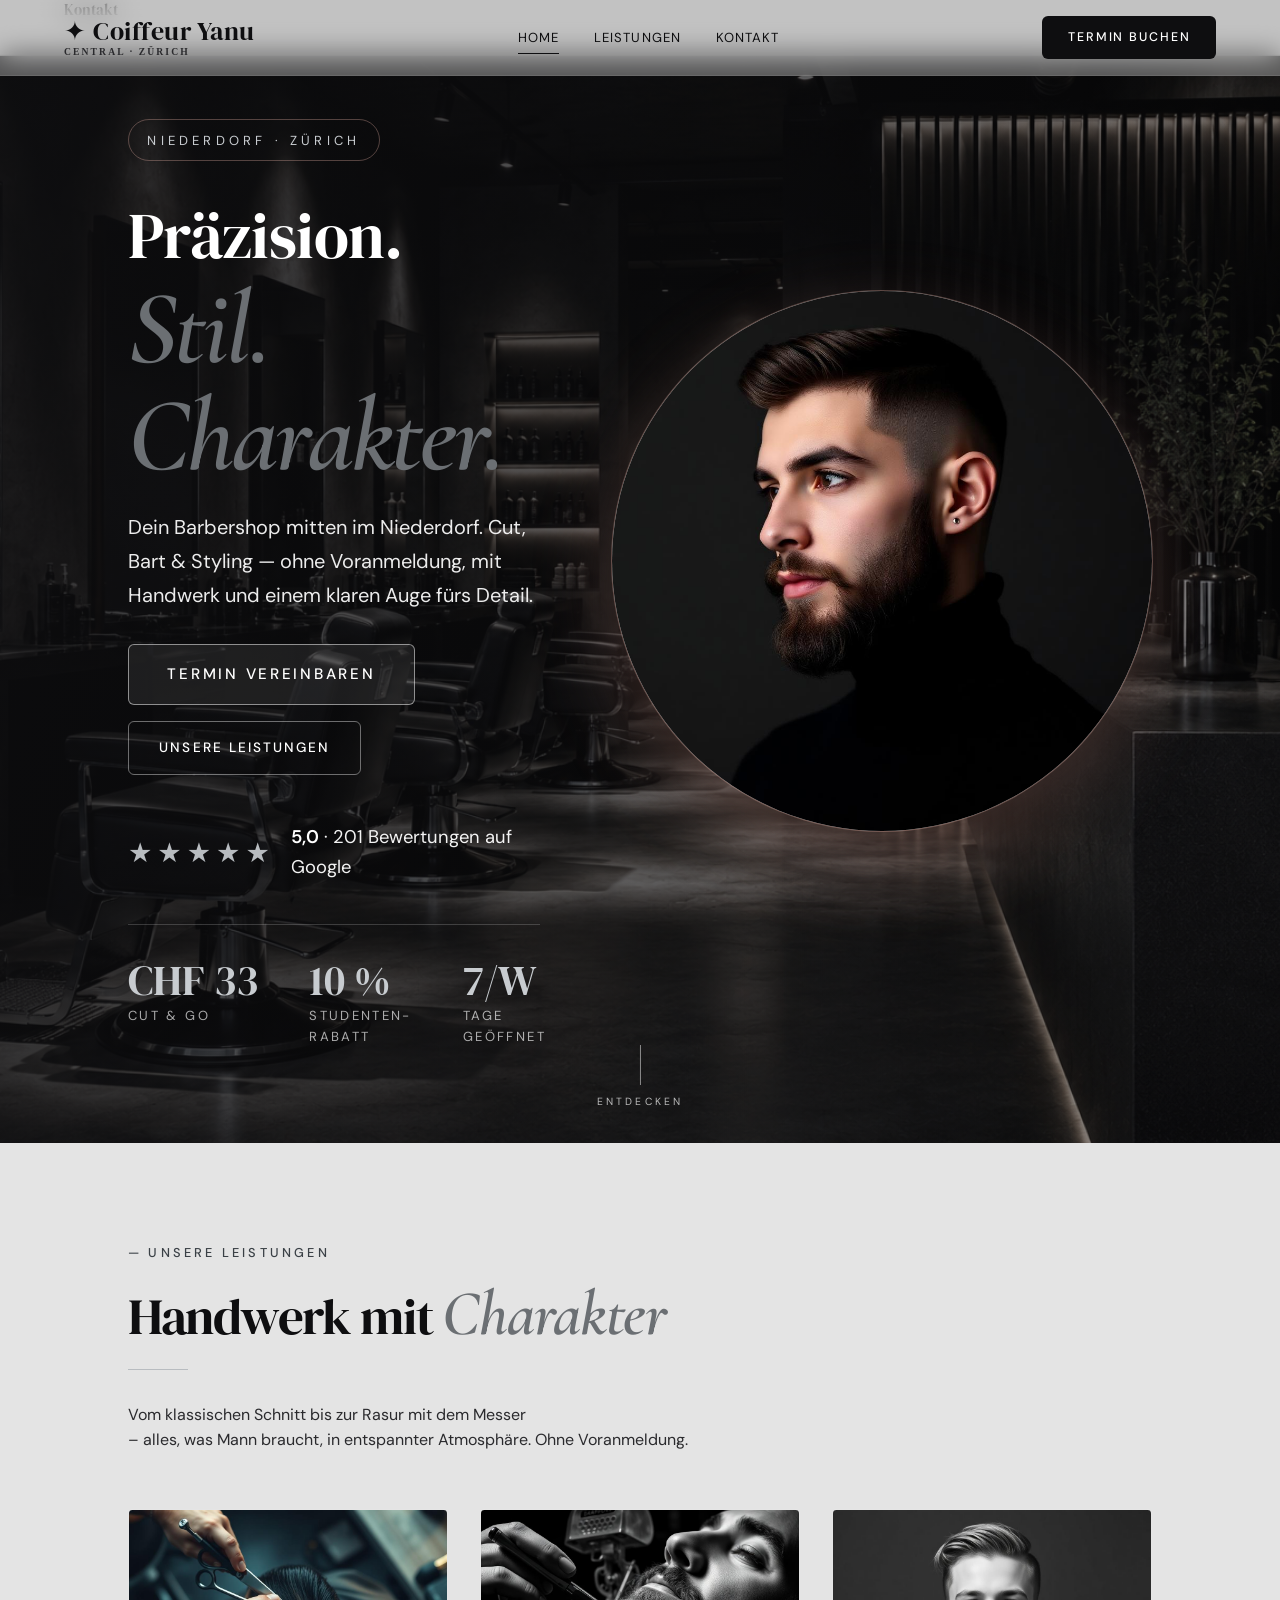
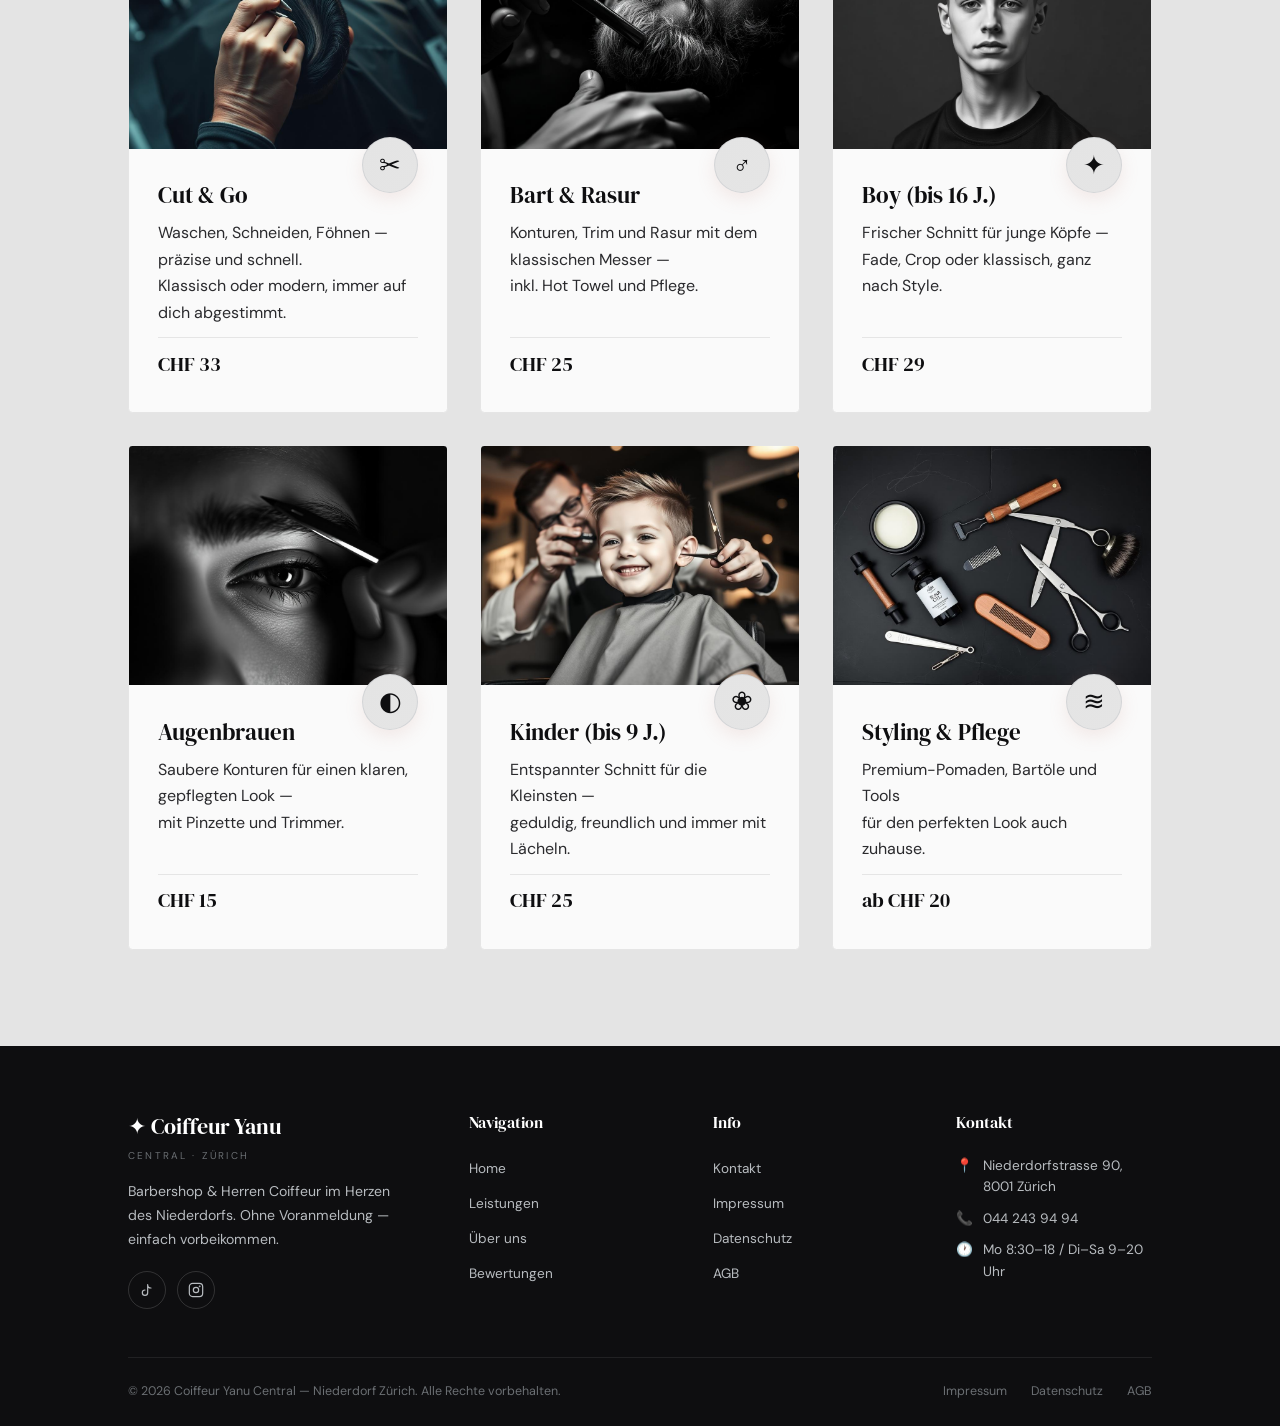
==== commit 86a9d86c: "Remove 'About' and 'Reviews' links from navigation" ====
--- a/index.html
+++ b/index.html
@@ -17,8 +17,6 @@
   <nav class="nav-links">
     <a href="#top" data-section="top" class="active">Home</a>
     <a href="#leistungen" data-section="leistungen">Leistungen</a>
-    <a href="#about" data-section="about">Über uns</a>
-    <a href="#bewertungen" data-section="bewertungen">Bewertungen</a>
     <a href="kontakt.html">Kontakt</a>
   </nav>
   <div class="nav-right">
@@ -29,8 +27,6 @@
 <nav class="mobile-nav">
   <a href="#top">Home</a>
   <a href="#leistungen">Leistungen</a>
-  <a href="#about">Über uns</a>
-  <a href="#bewertungen">Bewertungen</a>
   <a href="kontakt.html">Kontakt</a>
 </nav>
 
